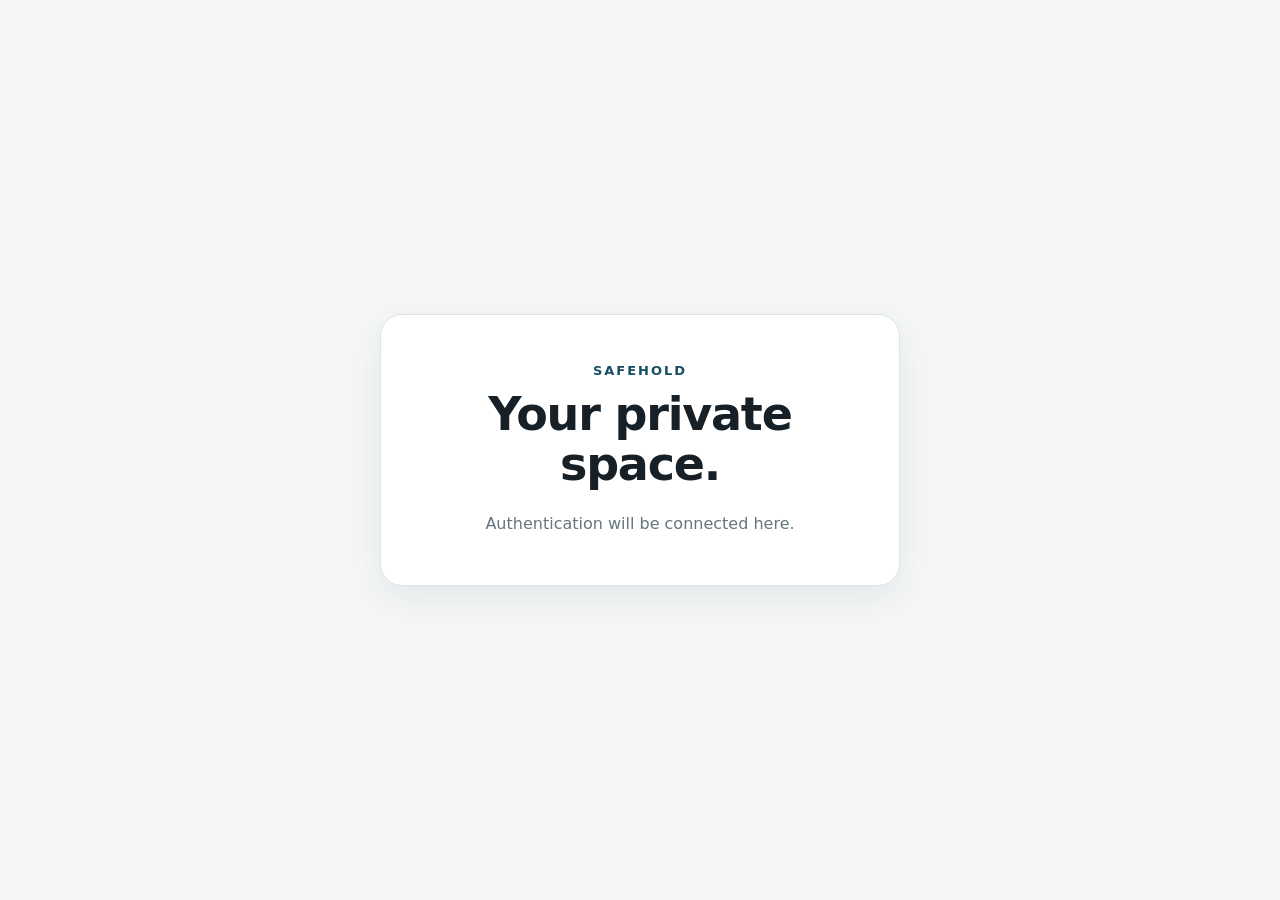
==== frontend/pages/home.html @ b5b8bdc0 "Create home.html" ====
<!DOCTYPE html>
<html lang="en">

<head>

    <meta charset="UTF-8">

    <meta
        name="viewport"
        content="width=device-width, initial-scale=1.0"
    >

    <title>Home — SAFEHOLD</title>

    <link
        rel="stylesheet"
        href="../css/global.css"
    >

    <link
        rel="stylesheet"
        href="../css/components.css"
    >

</head>


<body>

    <main class="page-shell">

        <div class="page-container">

            <header class="top-bar">

                <div class="brand">
                    SAFEHOLD
                </div>

                <button
                    class="button-secondary"
                    id="logout-button"
                    type="button"
                >
                    Sign out
                </button>

            </header>


            <section class="card">

                <p class="eyebrow">
                    YOUR SAFE SPACE
                </p>

                <h1 class="page-title">
                    What do you need right now?
                </h1>

                <p class="page-description">
                    Choose what feels appropriate for you.
                    SAFEHOLD does not decide what you should do.
                </p>

            </section>


            <section class="card">

                <h2>
                    Document
                </h2>

                <p class="page-description">
                    Record what happened in your own words.
                    You can save it privately and decide later
                    what, if anything, you want to do with it.
                </p>

                <div class="form-actions">

                    <a
                        class="button button-primary"
                        href="incident.html"
                    >
                        Open Incident Journal
                    </a>

                </div>

            </section>


            <section class="card">

                <h2>
                    Other SAFEHOLD features
                </h2>

                <p class="page-description">
                    Support, safety planning, trusted contacts,
                    evidence and prevention features will be
                    connected as we build the application.
                </p>

            </section>

        </div>

    </main>


    <script src="../js/auth.js"></script>

    <script src="../js/api.js"></script>

    <script>

        requireAuthentication();


        document
            .getElementById("logout-button")
            .addEventListener(
                "click",
                logout
            );

    </script>

</body>

</html>
---- frontend/css/global.css ----
:root {
    --primary: #164e63;
    --primary-dark: #0f3544;
    --background: #f5f7f7;
    --surface: #ffffff;
    --text: #172026;
    --muted: #66757d;
    --border: #dce4e7;
    --danger: #a63d40;

    --radius-small: 8px;
    --radius-medium: 14px;
    --radius-large: 22px;

    --shadow:
        0 12px 35px rgba(20, 40, 50, 0.08);
}

* {
    box-sizing: border-box;
    margin: 0;
    padding: 0;
}

body {
    min-height: 100vh;
    font-family:
        Inter,
        system-ui,
        -apple-system,
        BlinkMacSystemFont,
        "Segoe UI",
        sans-serif;

    background: var(--background);
    color: var(--text);
}

a {
    color: inherit;
    text-decoration: none;
}

button,
a {
    -webkit-tap-highlight-color: transparent;
}

.welcome-page {
    min-height: 100vh;

    display: flex;
    align-items: center;
    justify-content: center;

    padding: 24px;
}

.welcome-card {
    width: 100%;
    max-width: 520px;

    padding: 48px 36px;

    background: var(--surface);
    border: 1px solid var(--border);
    border-radius: var(--radius-large);

    box-shadow: var(--shadow);

    text-align: center;
}

.brand-mark {
    width: 64px;
    height: 64px;

    margin: 0 auto 24px;

    display: flex;
    align-items: center;
    justify-content: center;

    background: var(--primary);
    color: white;

    border-radius: 18px;

    font-size: 20px;
    font-weight: 800;
    letter-spacing: 1px;
}

.eyebrow {
    margin-bottom: 12px;

    color: var(--primary);

    font-size: 13px;
    font-weight: 800;

    letter-spacing: 2px;
}

h1 {
    font-size: clamp(32px, 7vw, 46px);
    line-height: 1.08;
    letter-spacing: -1.2px;

    margin-bottom: 20px;
}

.welcome-text {
    max-width: 420px;
    margin: 0 auto;

    color: var(--muted);

    font-size: 16px;
    line-height: 1.7;
}

.welcome-actions {
    margin-top: 32px;

    display: flex;
    flex-direction: column;
    gap: 18px;
}

.button {
    min-height: 52px;

    display: flex;
    align-items: center;
    justify-content: center;

    padding: 0 24px;

    border-radius: 12px;

    font-size: 16px;
    font-weight: 700;
}

.button-primary {
    background: var(--primary);
    color: white;
}

.button-primary:hover {
    background: var(--primary-dark);
}

.text-link {
    color: var(--primary);

    font-size: 15px;
    font-weight: 700;
}

.privacy-note {
    margin-top: 32px;

    color: var(--muted);

    font-size: 12px;
    line-height: 1.6;
}

@media (max-width: 480px) {

    .welcome-page {
        padding: 16px;
    }

    .welcome-card {
        padding: 36px 24px;
    }

}


button {
    font: inherit;
}


button:focus-visible,
a:focus-visible,
input:focus-visible,
textarea:focus-visible {
    outline: 3px solid rgba(22, 78, 99, 0.25);
    outline-offset: 2px;
}


.hidden {
    display: none !important;
}
---- frontend/css/components.css ----
.page-shell {
    min-height: 100vh;
    padding: 24px;
}


.page-container {
    width: 100%;
    max-width: 900px;
    margin: 0 auto;
}


.top-bar {
    display: flex;
    align-items: center;
    justify-content: space-between;
    gap: 16px;

    margin-bottom: 32px;
}


.brand {
    color: var(--primary);

    font-size: 15px;
    font-weight: 800;

    letter-spacing: 1.5px;
}


.card {
    background: var(--surface);

    border: 1px solid var(--border);
    border-radius: var(--radius-medium);

    box-shadow: var(--shadow);

    padding: 24px;
}


.card + .card {
    margin-top: 16px;
}


.page-title {
    margin-bottom: 8px;

    font-size: clamp(28px, 6vw, 40px);
    line-height: 1.15;
}


.page-description {
    color: var(--muted);

    font-size: 15px;
    line-height: 1.6;
}


.button-secondary {
    min-height: 48px;

    display: inline-flex;
    align-items: center;
    justify-content: center;

    padding: 0 20px;

    background: var(--surface);
    color: var(--primary);

    border: 1px solid var(--border);
    border-radius: 12px;

    font-size: 15px;
    font-weight: 700;

    cursor: pointer;
}


.button-danger {
    color: var(--danger);
}


.form-group {
    margin-bottom: 20px;
}


.form-label {
    display: block;

    margin-bottom: 8px;

    font-size: 14px;
    font-weight: 700;
}


.form-input,
.form-textarea {
    width: 100%;

    padding: 14px 16px;

    background: var(--surface);
    color: var(--text);

    border: 1px solid var(--border);
    border-radius: 10px;

    font: inherit;

    outline: none;
}


.form-input:focus,
.form-textarea:focus {
    border-color: var(--primary);
}


.form-textarea {
    min-height: 180px;

    resize: vertical;

    line-height: 1.6;
}


.form-help {
    margin-top: 6px;

    color: var(--muted);

    font-size: 12px;
    line-height: 1.5;
}


.form-actions {
    display: flex;
    flex-wrap: wrap;
    gap: 12px;

    margin-top: 24px;
}


.incident-list {
    display: grid;
    gap: 14px;

    margin-top: 24px;
}


.incident-item {
    padding: 18px;

    background: var(--surface);

    border: 1px solid var(--border);
    border-radius: var(--radius-medium);
}


.incident-item-header {
    display: flex;
    align-items: flex-start;
    justify-content: space-between;
    gap: 16px;
}


.incident-title {
    font-size: 16px;
    font-weight: 700;
}


.incident-preview {
    margin-top: 8px;

    color: var(--muted);

    font-size: 14px;
    line-height: 1.5;
}


.status-badge {
    display: inline-flex;

    padding: 5px 9px;

    background: #edf4f5;
    color: var(--primary);

    border-radius: 999px;

    font-size: 11px;
    font-weight: 800;

    letter-spacing: 0.4px;
}


.empty-state {
    padding: 40px 24px;

    text-align: center;

    color: var(--muted);
}


.message {
    margin-top: 16px;

    padding: 12px 14px;

    border-radius: 10px;

    font-size: 14px;
}


.message-error {
    background: #fbecec;
    color: var(--danger);
}


.message-success {
    background: #edf6f0;
    color: #276749;
}


@media (max-width: 600px) {

    .page-shell {
        padding: 16px;
    }


    .card {
        padding: 20px;
    }


    .top-bar {
        align-items: flex-start;
    }


    .incident-item-header {
        flex-direction: column;
    }

}
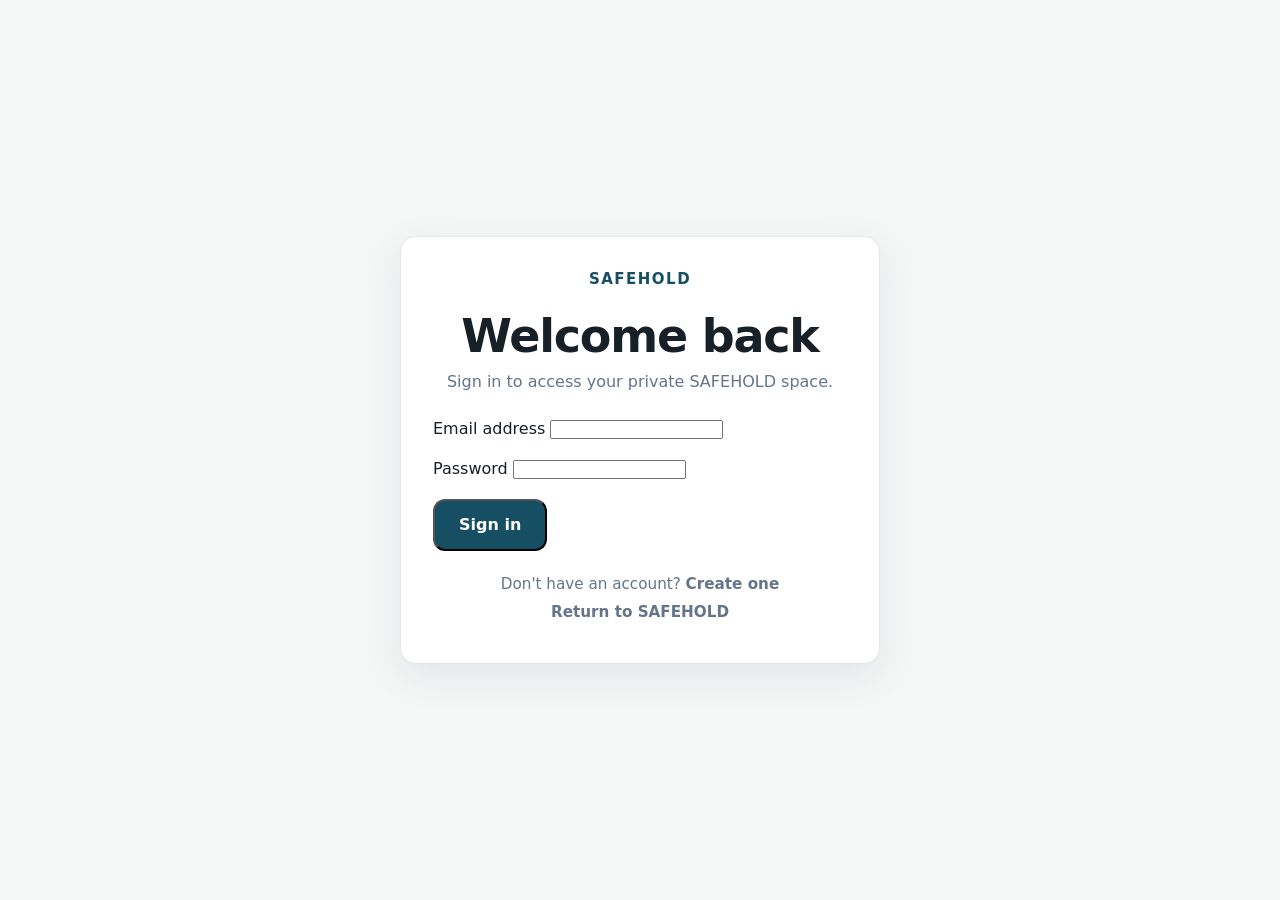
==== commit f3c85e53: "Update home.html" ====
--- a/frontend/pages/home.html
+++ b/frontend/pages/home.html
@@ -1,8 +1,6 @@
 <!DOCTYPE html>
 <html lang="en">
-
 <head>
-
     <meta charset="UTF-8">
 
     <meta
@@ -10,125 +8,174 @@
         content="width=device-width, initial-scale=1.0"
     >
 
-    <title>Home — SAFEHOLD</title>
+    <title>Home | SAFEHOLD</title>
 
-    <link
-        rel="stylesheet"
-        href="../css/global.css"
-    >
-
-    <link
-        rel="stylesheet"
-        href="../css/components.css"
-    >
-
+    <link rel="stylesheet" href="../css/global.css">
+    <link rel="stylesheet" href="../css/components.css">
+    <link rel="stylesheet" href="../css/responsive.css">
 </head>
-
 
 <body>
 
     <main class="page-shell">
 
-        <div class="page-container">
+        <header class="top-bar">
 
-            <header class="top-bar">
+            <a href="home.html" class="brand">
+                SAFEHOLD
+            </a>
 
-                <div class="brand">
-                    SAFEHOLD
-                </div>
+            <button
+                id="logout-button"
+                class="button button-secondary"
+                type="button"
+            >
+                Sign out
+            </button>
 
-                <button
-                    class="button-secondary"
-                    id="logout-button"
-                    type="button"
-                >
-                    Sign out
-                </button>
+        </header>
 
-            </header>
+        <section class="page-container">
 
-
-            <section class="card">
-
+            <div class="page-heading">
                 <p class="eyebrow">
-                    YOUR SAFE SPACE
+                    YOUR SAFEHOLD SPACE
                 </p>
 
-                <h1 class="page-title">
-                    What do you need right now?
+                <h1 id="welcome-heading">
+                    Welcome
                 </h1>
 
-                <p class="page-description">
-                    Choose what feels appropriate for you.
-                    SAFEHOLD does not decide what you should do.
+                <p>
+                    Choose what you need. You remain in control of
+                    what you document, share or report.
                 </p>
+            </div>
+
+            <div id="home-message" class="message hidden"></div>
+
+            <section class="feature-grid">
+
+                <article class="card">
+                    <h2>Document</h2>
+
+                    <p>
+                        Record incidents privately and organize
+                        important details while they are still fresh.
+                    </p>
+
+                    <a
+                        href="incident.html"
+                        class="button button-primary"
+                    >
+                        Open incident journal
+                    </a>
+                </article>
+
+                <article class="card">
+                    <h2>Safety</h2>
+
+                    <p>
+                        Build practical safety plans around your
+                        circumstances and trusted people.
+                    </p>
+
+                    <button
+                        class="button button-secondary"
+                        type="button"
+                        disabled
+                    >
+                        Coming next
+                    </button>
+                </article>
+
+                <article class="card">
+                    <h2>Support</h2>
+
+                    <p>
+                        Find relevant support services and understand
+                        what different options can offer.
+                    </p>
+
+                    <button
+                        class="button button-secondary"
+                        type="button"
+                        disabled
+                    >
+                        Coming next
+                    </button>
+                </article>
+
+                <article class="card">
+                    <h2>Evidence</h2>
+
+                    <p>
+                        Organize evidence and verify its integrity
+                        without automatically sharing it.
+                    </p>
+
+                    <button
+                        class="button button-secondary"
+                        type="button"
+                        disabled
+                    >
+                        Coming next
+                    </button>
+                </article>
 
             </section>
 
-
-            <section class="card">
-
-                <h2>
-                    Document
-                </h2>
-
-                <p class="page-description">
-                    Record what happened in your own words.
-                    You can save it privately and decide later
-                    what, if anything, you want to do with it.
-                </p>
-
-                <div class="form-actions">
-
-                    <a
-                        class="button button-primary"
-                        href="incident.html"
-                    >
-                        Open Incident Journal
-                    </a>
-
-                </div>
-
-            </section>
-
-
-            <section class="card">
-
-                <h2>
-                    Other SAFEHOLD features
-                </h2>
-
-                <p class="page-description">
-                    Support, safety planning, trusted contacts,
-                    evidence and prevention features will be
-                    connected as we build the application.
-                </p>
-
-            </section>
-
-        </div>
+        </section>
 
     </main>
 
-
+    <script src="../js/api.js"></script>
     <script src="../js/auth.js"></script>
 
-    <script src="../js/api.js"></script>
-
     <script>
-
         requireAuthentication();
 
+        const welcomeHeading =
+            document.getElementById("welcome-heading");
 
-        document
-            .getElementById("logout-button")
-            .addEventListener(
-                "click",
-                logout
-            );
+        const message =
+            document.getElementById("home-message");
 
+        const logoutButton =
+            document.getElementById("logout-button");
+
+        async function loadUser() {
+            try {
+                const user = await getCurrentUser();
+
+                const name =
+                    user.display_name ||
+                    user.email ||
+                    "there";
+
+                welcomeHeading.textContent =
+                    `Welcome, ${name}`;
+
+            } catch (error) {
+                if (!getToken()) {
+                    window.location.href = "login.html";
+                    return;
+                }
+
+                message.textContent =
+                    "Your session could not be verified.";
+
+                message.className =
+                    "message message-error";
+            }
+        }
+
+        logoutButton.addEventListener("click", () => {
+            logout();
+        });
+
+        loadUser();
     </script>
 
 </body>
-
 </html>
--- a/frontend/css/components.css
+++ b/frontend/css/components.css
@@ -16,29 +16,23 @@
     align-items: center;
     justify-content: space-between;
     gap: 16px;
-
     margin-bottom: 32px;
 }
 
 
 .brand {
     color: var(--primary);
-
     font-size: 15px;
     font-weight: 800;
-
     letter-spacing: 1.5px;
 }
 
 
 .card {
     background: var(--surface);
-
     border: 1px solid var(--border);
     border-radius: var(--radius-medium);
-
     box-shadow: var(--shadow);
-
     padding: 24px;
 }
 
@@ -50,7 +44,6 @@
 
 .page-title {
     margin-bottom: 8px;
-
     font-size: clamp(28px, 6vw, 40px);
     line-height: 1.15;
 }
@@ -58,7 +51,6 @@
 
 .page-description {
     color: var(--muted);
-
     font-size: 15px;
     line-height: 1.6;
 }
@@ -66,22 +58,16 @@
 
 .button-secondary {
     min-height: 48px;
-
     display: inline-flex;
     align-items: center;
     justify-content: center;
-
     padding: 0 20px;
-
     background: var(--surface);
     color: var(--primary);
-
     border: 1px solid var(--border);
     border-radius: 12px;
-
     font-size: 15px;
     font-weight: 700;
-
     cursor: pointer;
 }
 
@@ -271,3 +257,117 @@
     }
 
 }
+
+
+.auth-page {
+    min-height: 100vh;
+    display: flex;
+    align-items: center;
+    justify-content: center;
+    padding: 24px;
+}
+
+.auth-card {
+    width: 100%;
+    max-width: 480px;
+    background: #ffffff;
+    border: 1px solid #e2e8f0;
+    border-radius: 16px;
+    padding: 32px;
+    box-shadow: 0 12px 40px rgba(15, 23, 42, 0.08);
+}
+
+.auth-header {
+    text-align: center;
+    margin-bottom: 28px;
+}
+
+.auth-header .brand {
+    display: inline-block;
+    margin-bottom: 24px;
+}
+
+.auth-header h1 {
+    margin-bottom: 10px;
+}
+
+.auth-header p {
+    color: #64748b;
+    margin: 0;
+}
+
+.auth-footer {
+    margin-top: 24px;
+    text-align: center;
+    color: #64748b;
+    font-size: 0.95rem;
+}
+
+.auth-footer p {
+    margin: 10px 0;
+}
+
+.auth-footer a {
+    font-weight: 600;
+}
+
+.landing-page {
+    min-height: 100vh;
+    display: flex;
+    align-items: center;
+    justify-content: center;
+    padding: 24px;
+}
+
+.landing-card {
+    width: 100%;
+    max-width: 760px;
+    text-align: center;
+    background: #ffffff;
+    border: 1px solid #e2e8f0;
+    border-radius: 20px;
+    padding: 48px 40px;
+    box-shadow: 0 16px 50px rgba(15, 23, 42, 0.08);
+}
+
+.landing-card .brand {
+    margin-bottom: 24px;
+}
+
+.eyebrow {
+    font-size: 0.78rem;
+    font-weight: 700;
+    letter-spacing: 0.08em;
+    color: #64748b;
+    margin-bottom: 16px;
+}
+
+.landing-card h1 {
+    max-width: 650px;
+    margin: 0 auto 20px;
+}
+
+.landing-description {
+    max-width: 620px;
+    margin: 0 auto;
+    color: #64748b;
+    line-height: 1.7;
+}
+
+.landing-actions {
+    display: flex;
+    justify-content: center;
+    gap: 12px;
+    margin-top: 32px;
+    flex-wrap: wrap;
+}
+
+.landing-note {
+    max-width: 600px;
+    margin: 28px auto 0;
+    padding-top: 20px;
+    border-top: 1px solid #e2e8f0;
+    color: #64748b;
+    font-size: 0.9rem;
+    line-height: 1.6;
+}
